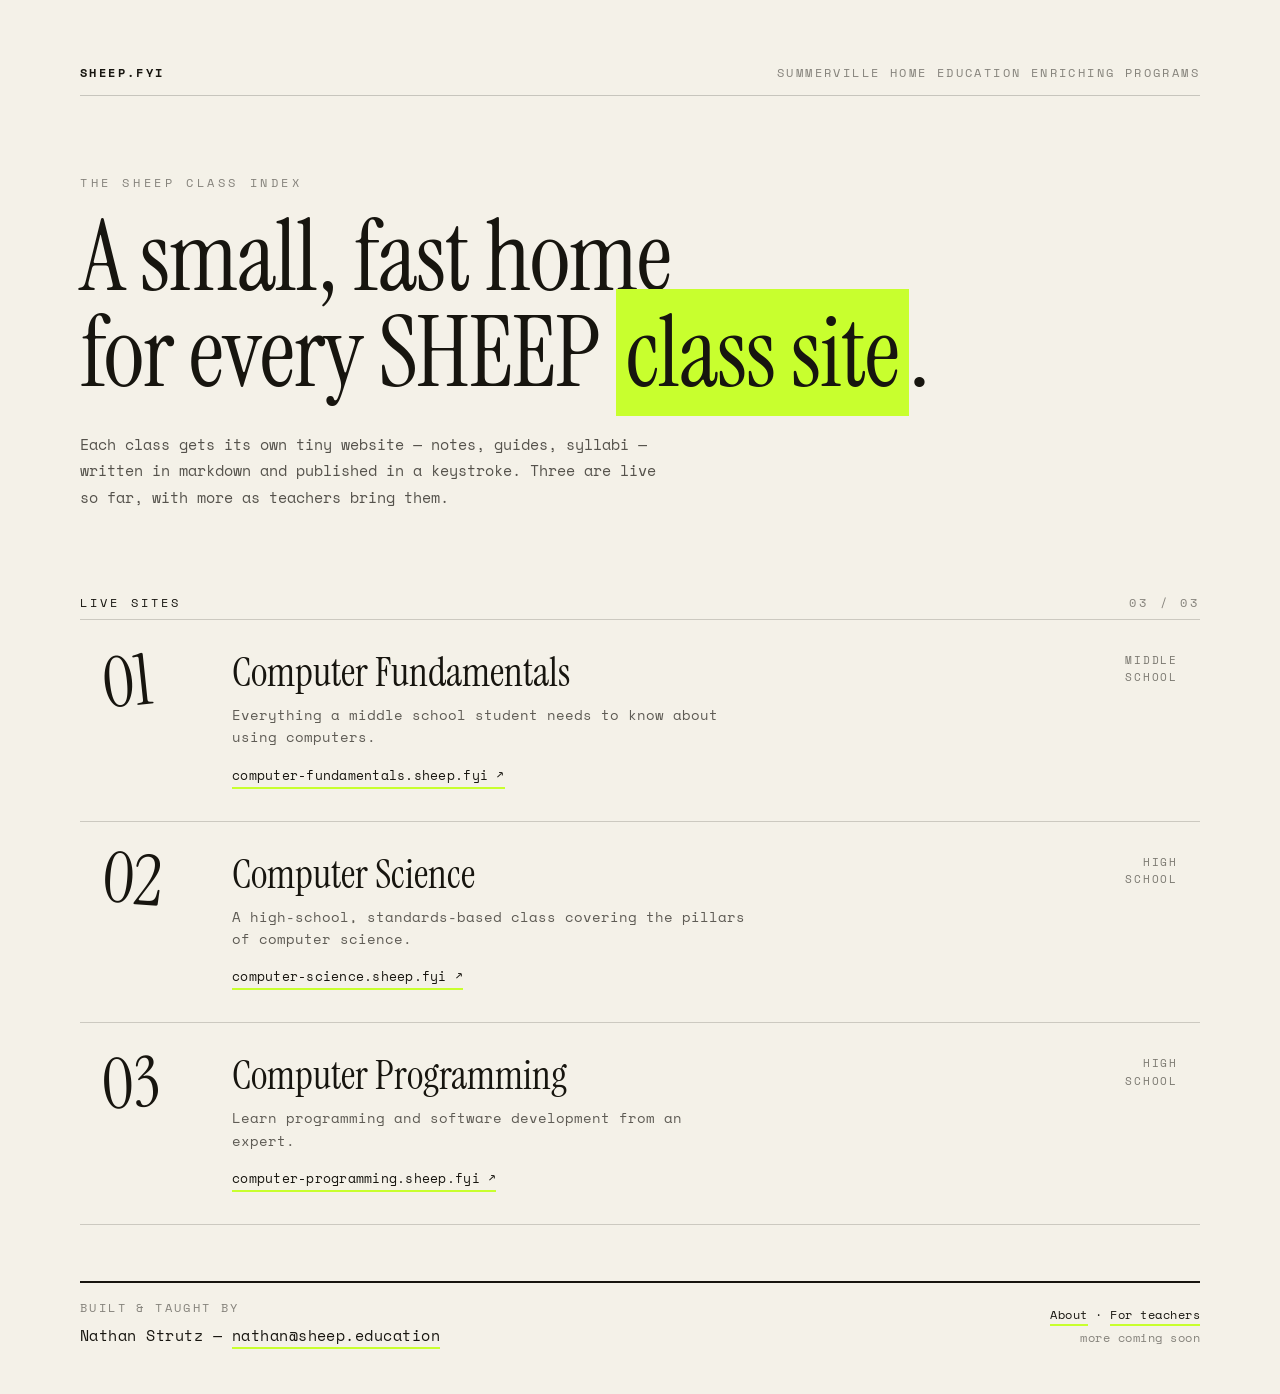
==== index.html @ 5083bdd1 "Initial commit" ====
<!doctype html>
<html lang="en">
  <head>
    <meta charset="utf-8" />
    <meta name="viewport" content="width=device-width, initial-scale=1" />
    <title>sheep.fyi — SHEEP class sites</title>
    <meta
      name="description"
      content="sheep.fyi hosts the class websites for SHEEP — Summerville Home Education Enriching Programs. A small, fast home for every class site."
    />
    <link rel="preconnect" href="https://fonts.googleapis.com" />
    <link rel="preconnect" href="https://fonts.gstatic.com" crossorigin />
    <link
      href="https://fonts.googleapis.com/css2?family=Instrument+Serif:ital@0;1&family=Space+Mono:wght@400;700&display=swap"
      rel="stylesheet"
    />
    <style>
      * {
        box-sizing: border-box;
      }
      html,
      body {
        margin: 0;
      }
      body {
        background: #f4f1e8;
        color: #17150f;
        font-family: "Space Mono", monospace;
        display: flex;
        justify-content: center;
        padding: clamp(28px, 5vw, 72px) clamp(24px, 5vw, 76px) 48px;
        min-height: 100vh;
      }
      a {
        color: inherit;
        text-decoration: none;
      }
      a:hover {
        opacity: 0.85;
      }
      ::selection {
        background: #c8ff2e;
        color: #17150f;
      }

      .page {
        width: 100%;
        max-width: 1120px;
        display: flex;
        flex-direction: column;
        min-height: calc(100vh - 96px);
      }

      .topbar {
        display: flex;
        justify-content: space-between;
        align-items: center;
        font-size: 12px;
        letter-spacing: 0.2em;
        text-transform: uppercase;
        gap: 16px;
      }
      .topbar b {
        font-weight: 700;
      }
      .topbar span {
        color: rgba(23, 21, 15, 0.5);
        text-align: right;
      }
      .rule {
        height: 1px;
        background: rgba(23, 21, 15, 0.2);
        margin-top: 14px;
      }

      .masthead {
        margin-top: clamp(48px, 7vw, 78px);
      }
      .eyebrow {
        font-size: 12px;
        letter-spacing: 0.3em;
        text-transform: uppercase;
        color: rgba(23, 21, 15, 0.5);
      }
      h1 {
        font-family: "Instrument Serif", serif;
        font-weight: 400;
        font-size: clamp(52px, 9vw, 98px);
        line-height: 0.98;
        letter-spacing: -0.01em;
        margin: 18px 0 0;
      }
      h1 .hl {
        background: #c8ff2e;
        padding: 0 0.1em;
        box-decoration-break: clone;
        -webkit-box-decoration-break: clone;
      }
      .lede {
        font-size: 15px;
        line-height: 1.75;
        color: rgba(23, 21, 15, 0.72);
        max-width: 580px;
        margin: 30px 0 0;
      }

      .listhead {
        margin-top: clamp(52px, 8vw, 84px);
        display: flex;
        align-items: baseline;
        justify-content: space-between;
      }
      .listhead .label {
        font-size: 12px;
        letter-spacing: 0.26em;
        text-transform: uppercase;
      }
      .listhead .count {
        font-size: 12px;
        letter-spacing: 0.26em;
        color: rgba(23, 21, 15, 0.5);
      }

      .rows {
        margin-top: 8px;
      }
      .row {
        display: grid;
        grid-template-columns: 100px 1fr auto;
        gap: clamp(16px, 3vw, 30px);
        align-items: start;
        padding: 32px 22px;
        border-top: 1px solid rgba(23, 21, 15, 0.18);
        transition: background 0.18s;
      }
      .row:last-child {
        border-bottom: 1px solid rgba(23, 21, 15, 0.18);
      }
      .row:hover {
        background: rgba(200, 255, 46, 0.2);
      }
      .row .num {
        font-family: "Instrument Serif", serif;
        font-size: 70px;
        line-height: 0.8;
      }
      .row:nth-child(1) .num {
        transform: rotate(-6deg);
      }
      .row:nth-child(2) .num {
        transform: rotate(4deg);
      }
      .row:nth-child(3) .num {
        transform: rotate(-3deg);
      }
      .row .title {
        font-family: "Instrument Serif", serif;
        font-size: clamp(30px, 4vw, 40px);
        line-height: 1;
      }
      .row .desc {
        font-size: 14px;
        line-height: 1.6;
        color: rgba(23, 21, 15, 0.68);
        margin-top: 12px;
        max-width: 520px;
      }
      .row .url {
        font-size: 13px;
        margin-top: 16px;
        letter-spacing: 0.02em;
        border-bottom: 2px solid #c8ff2e;
        display: inline-block;
        padding-bottom: 2px;
      }
      .row .grade {
        font-size: 11px;
        letter-spacing: 0.16em;
        text-transform: uppercase;
        text-align: right;
        color: rgba(23, 21, 15, 0.55);
        line-height: 1.6;
      }

      footer {
        margin-top: auto;
        padding-top: 56px;
      }
      footer .bar {
        height: 2px;
        background: #17150f;
      }
      .colophon {
        display: flex;
        flex-wrap: wrap;
        gap: 24px;
        justify-content: space-between;
        align-items: flex-end;
        margin-top: 16px;
        font-size: 12px;
        letter-spacing: 0.04em;
      }
      .colophon .k {
        text-transform: uppercase;
        letter-spacing: 0.2em;
        color: rgba(23, 21, 15, 0.5);
      }
      .colophon .who {
        margin-top: 8px;
        font-size: 15px;
      }
      .colophon a {
        border-bottom: 2px solid #c8ff2e;
        padding-bottom: 1px;
      }
      .colophon .nav {
        text-align: right;
        color: rgba(23, 21, 15, 0.5);
      }
      .colophon .nav .links {
        color: #17150f;
      }
    </style>
  </head>
  <body>
    <div class="page">
      <div class="topbar">
        <b>sheep.fyi</b>
        <span>Summerville Home Education Enriching Programs</span>
      </div>
      <div class="rule"></div>

      <div class="masthead">
        <div class="eyebrow">The SHEEP class index</div>
        <h1>A small, fast home<br />for every SHEEP <span class="hl">class site</span>.</h1>
        <p class="lede">
          Each class gets its own tiny website — notes, guides, syllabi — written in markdown and published in a
          keystroke. Three are live so far, with more as teachers bring them.
        </p>
      </div>

      <div class="listhead">
        <div class="label">Live sites</div>
        <div class="count">03 / 03</div>
      </div>

      <div class="rows">
        <a class="row" href="https://computer-fundamentals.sheep.fyi/">
          <div class="num">01</div>
          <div>
            <div class="title">Computer Fundamentals</div>
            <div class="desc">Everything a middle school student needs to know about using computers.</div>
            <div class="url">computer-fundamentals.sheep.fyi ↗</div>
          </div>
          <div class="grade">Middle<br />School</div>
        </a>
        <a class="row" href="https://computer-science.sheep.fyi/">
          <div class="num">02</div>
          <div>
            <div class="title">Computer Science</div>
            <div class="desc">A high-school, standards-based class covering the pillars of computer science.</div>
            <div class="url">computer-science.sheep.fyi ↗</div>
          </div>
          <div class="grade">High<br />School</div>
        </a>
        <a class="row" href="https://computer-programming.sheep.fyi/">
          <div class="num">03</div>
          <div>
            <div class="title">Computer Programming</div>
            <div class="desc">Learn programming and software development from an expert.</div>
            <div class="url">computer-programming.sheep.fyi ↗</div>
          </div>
          <div class="grade">High<br />School</div>
        </a>
      </div>

      <footer>
        <div class="bar"></div>
        <div class="colophon">
          <div>
            <div class="k">Built &amp; taught by</div>
            <div class="who">
              Nathan Strutz —
              <a href="mailto:nathan@sheep.education">nathan@sheep.education</a>
            </div>
          </div>
          <div class="nav">
            <div class="links">
              <a href="/about">About</a> ·
              <a href="/teachers">For teachers</a>
            </div>
            <div style="margin-top: 6px">more coming soon</div>
          </div>
        </div>
      </footer>
    </div>
  </body>
</html>
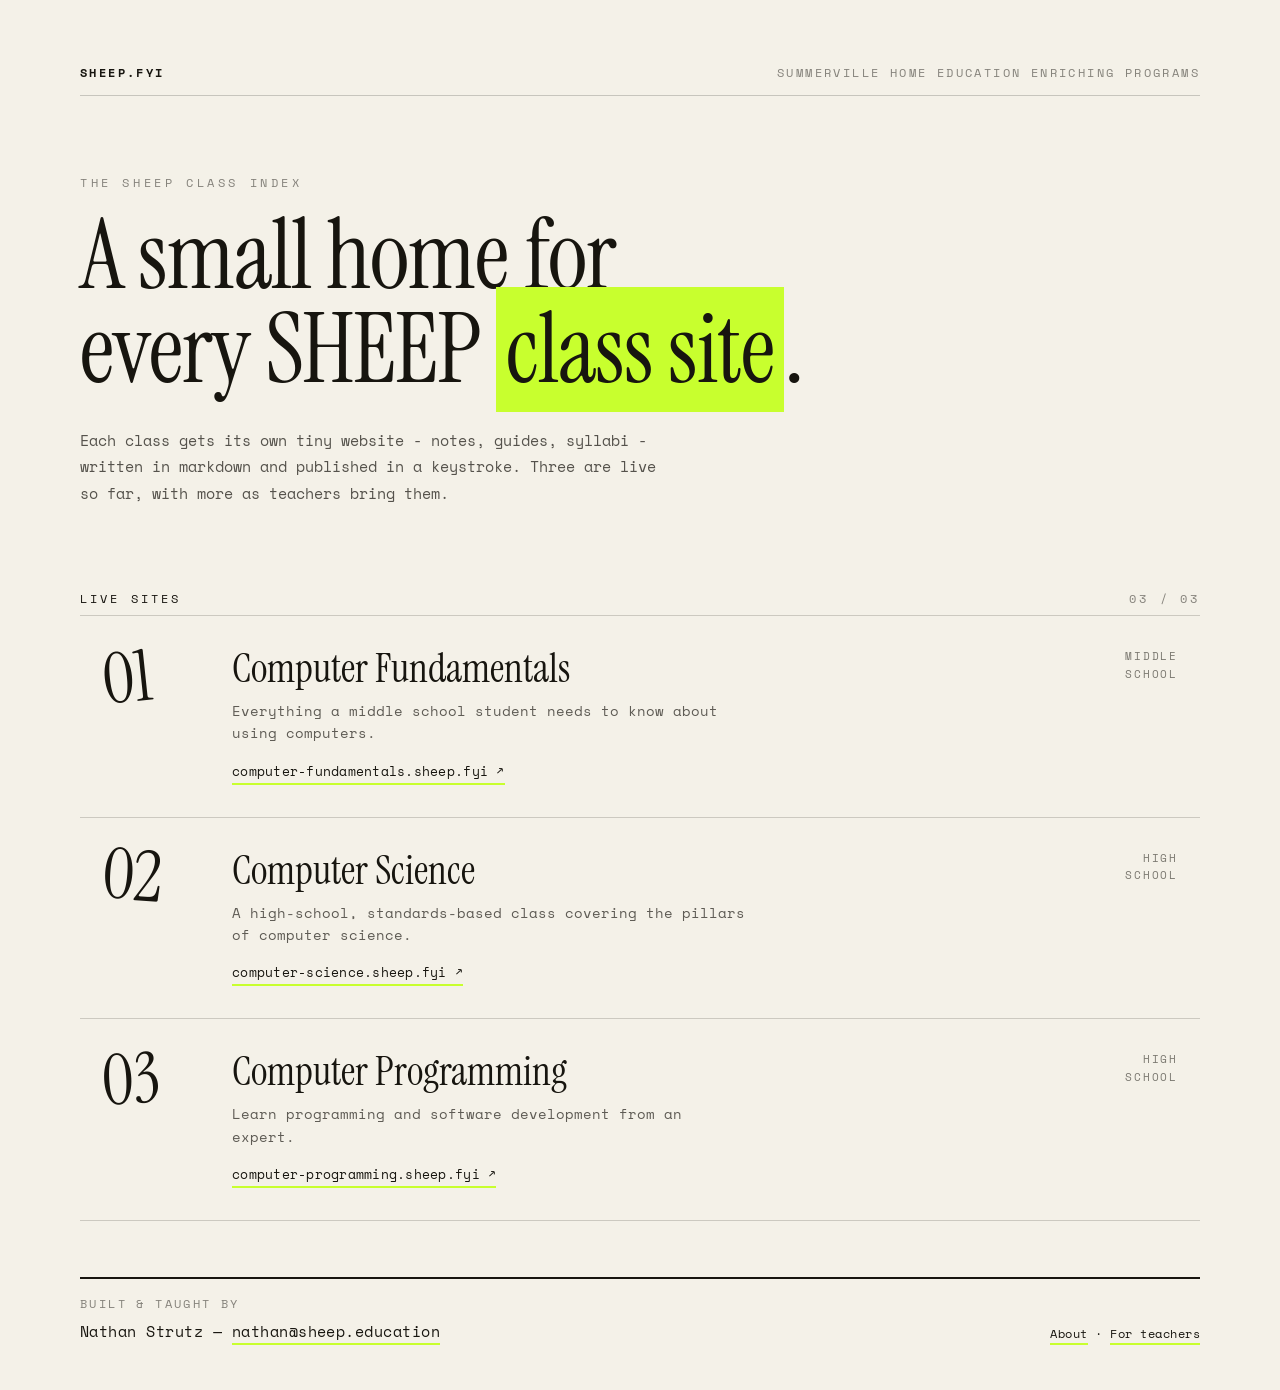
==== commit a4792ae9: "Filling out content" ====
--- a/index.html
+++ b/index.html
@@ -3,224 +3,16 @@
   <head>
     <meta charset="utf-8" />
     <meta name="viewport" content="width=device-width, initial-scale=1" />
-    <title>sheep.fyi — SHEEP class sites</title>
+    <title>sheep.fyi | SHEEP class sites</title>
     <meta
       name="description"
-      content="sheep.fyi hosts the class websites for SHEEP — Summerville Home Education Enriching Programs. A small, fast home for every class site."
-    />
+      content="sheep.fyi hosts the class websites for SHEEP (Summerville Home Education Enriching Programs). A small, fast home for every class site." />
     <link rel="preconnect" href="https://fonts.googleapis.com" />
     <link rel="preconnect" href="https://fonts.gstatic.com" crossorigin />
     <link
       href="https://fonts.googleapis.com/css2?family=Instrument+Serif:ital@0;1&family=Space+Mono:wght@400;700&display=swap"
-      rel="stylesheet"
-    />
-    <style>
-      * {
-        box-sizing: border-box;
-      }
-      html,
-      body {
-        margin: 0;
-      }
-      body {
-        background: #f4f1e8;
-        color: #17150f;
-        font-family: "Space Mono", monospace;
-        display: flex;
-        justify-content: center;
-        padding: clamp(28px, 5vw, 72px) clamp(24px, 5vw, 76px) 48px;
-        min-height: 100vh;
-      }
-      a {
-        color: inherit;
-        text-decoration: none;
-      }
-      a:hover {
-        opacity: 0.85;
-      }
-      ::selection {
-        background: #c8ff2e;
-        color: #17150f;
-      }
-
-      .page {
-        width: 100%;
-        max-width: 1120px;
-        display: flex;
-        flex-direction: column;
-        min-height: calc(100vh - 96px);
-      }
-
-      .topbar {
-        display: flex;
-        justify-content: space-between;
-        align-items: center;
-        font-size: 12px;
-        letter-spacing: 0.2em;
-        text-transform: uppercase;
-        gap: 16px;
-      }
-      .topbar b {
-        font-weight: 700;
-      }
-      .topbar span {
-        color: rgba(23, 21, 15, 0.5);
-        text-align: right;
-      }
-      .rule {
-        height: 1px;
-        background: rgba(23, 21, 15, 0.2);
-        margin-top: 14px;
-      }
-
-      .masthead {
-        margin-top: clamp(48px, 7vw, 78px);
-      }
-      .eyebrow {
-        font-size: 12px;
-        letter-spacing: 0.3em;
-        text-transform: uppercase;
-        color: rgba(23, 21, 15, 0.5);
-      }
-      h1 {
-        font-family: "Instrument Serif", serif;
-        font-weight: 400;
-        font-size: clamp(52px, 9vw, 98px);
-        line-height: 0.98;
-        letter-spacing: -0.01em;
-        margin: 18px 0 0;
-      }
-      h1 .hl {
-        background: #c8ff2e;
-        padding: 0 0.1em;
-        box-decoration-break: clone;
-        -webkit-box-decoration-break: clone;
-      }
-      .lede {
-        font-size: 15px;
-        line-height: 1.75;
-        color: rgba(23, 21, 15, 0.72);
-        max-width: 580px;
-        margin: 30px 0 0;
-      }
-
-      .listhead {
-        margin-top: clamp(52px, 8vw, 84px);
-        display: flex;
-        align-items: baseline;
-        justify-content: space-between;
-      }
-      .listhead .label {
-        font-size: 12px;
-        letter-spacing: 0.26em;
-        text-transform: uppercase;
-      }
-      .listhead .count {
-        font-size: 12px;
-        letter-spacing: 0.26em;
-        color: rgba(23, 21, 15, 0.5);
-      }
-
-      .rows {
-        margin-top: 8px;
-      }
-      .row {
-        display: grid;
-        grid-template-columns: 100px 1fr auto;
-        gap: clamp(16px, 3vw, 30px);
-        align-items: start;
-        padding: 32px 22px;
-        border-top: 1px solid rgba(23, 21, 15, 0.18);
-        transition: background 0.18s;
-      }
-      .row:last-child {
-        border-bottom: 1px solid rgba(23, 21, 15, 0.18);
-      }
-      .row:hover {
-        background: rgba(200, 255, 46, 0.2);
-      }
-      .row .num {
-        font-family: "Instrument Serif", serif;
-        font-size: 70px;
-        line-height: 0.8;
-      }
-      .row:nth-child(1) .num {
-        transform: rotate(-6deg);
-      }
-      .row:nth-child(2) .num {
-        transform: rotate(4deg);
-      }
-      .row:nth-child(3) .num {
-        transform: rotate(-3deg);
-      }
-      .row .title {
-        font-family: "Instrument Serif", serif;
-        font-size: clamp(30px, 4vw, 40px);
-        line-height: 1;
-      }
-      .row .desc {
-        font-size: 14px;
-        line-height: 1.6;
-        color: rgba(23, 21, 15, 0.68);
-        margin-top: 12px;
-        max-width: 520px;
-      }
-      .row .url {
-        font-size: 13px;
-        margin-top: 16px;
-        letter-spacing: 0.02em;
-        border-bottom: 2px solid #c8ff2e;
-        display: inline-block;
-        padding-bottom: 2px;
-      }
-      .row .grade {
-        font-size: 11px;
-        letter-spacing: 0.16em;
-        text-transform: uppercase;
-        text-align: right;
-        color: rgba(23, 21, 15, 0.55);
-        line-height: 1.6;
-      }
-
-      footer {
-        margin-top: auto;
-        padding-top: 56px;
-      }
-      footer .bar {
-        height: 2px;
-        background: #17150f;
-      }
-      .colophon {
-        display: flex;
-        flex-wrap: wrap;
-        gap: 24px;
-        justify-content: space-between;
-        align-items: flex-end;
-        margin-top: 16px;
-        font-size: 12px;
-        letter-spacing: 0.04em;
-      }
-      .colophon .k {
-        text-transform: uppercase;
-        letter-spacing: 0.2em;
-        color: rgba(23, 21, 15, 0.5);
-      }
-      .colophon .who {
-        margin-top: 8px;
-        font-size: 15px;
-      }
-      .colophon a {
-        border-bottom: 2px solid #c8ff2e;
-        padding-bottom: 1px;
-      }
-      .colophon .nav {
-        text-align: right;
-        color: rgba(23, 21, 15, 0.5);
-      }
-      .colophon .nav .links {
-        color: #17150f;
-      }
-    </style>
+      rel="stylesheet" />
+    <link rel="stylesheet" href="style.css" />
   </head>
   <body>
     <div class="page">
@@ -232,9 +24,12 @@
 
       <div class="masthead">
         <div class="eyebrow">The SHEEP class index</div>
-        <h1>A small, fast home<br />for every SHEEP <span class="hl">class site</span>.</h1>
+        <h1>
+          A small home for<br />
+          every SHEEP <span class="hl">class site</span>.
+        </h1>
         <p class="lede">
-          Each class gets its own tiny website — notes, guides, syllabi — written in markdown and published in a
+          Each class gets its own tiny website - notes, guides, syllabi - written in markdown and published in a
           keystroke. Three are live so far, with more as teachers bring them.
         </p>
       </div>
@@ -280,16 +75,11 @@
           <div>
             <div class="k">Built &amp; taught by</div>
             <div class="who">
-              Nathan Strutz —
-              <a href="mailto:nathan@sheep.education">nathan@sheep.education</a>
+              Nathan Strutz &mdash; <a href="mailto:nathan@sheep.education">nathan@sheep.education</a>
             </div>
           </div>
           <div class="nav">
-            <div class="links">
-              <a href="/about">About</a> ·
-              <a href="/teachers">For teachers</a>
-            </div>
-            <div style="margin-top: 6px">more coming soon</div>
+            <div class="links"><a href="about.html">About</a> &middot; <a href="teachers.html">For teachers</a></div>
           </div>
         </div>
       </footer>
--- a/style.css
+++ b/style.css
@@ -0,0 +1,161 @@
+:root {
+  --bg: #f4f1e8;
+  --ink: #17150f;
+  --accent: #c8ff2e;
+}
+
+* { box-sizing: border-box; }
+html, body { margin: 0; }
+body {
+  background: var(--bg);
+  color: var(--ink);
+  font-family: 'Space Mono', monospace;
+  display: flex;
+  justify-content: center;
+  padding: clamp(28px, 5vw, 72px) clamp(24px, 5vw, 76px) 48px;
+  min-height: 100vh;
+}
+a { color: inherit; text-decoration: none; }
+a:hover { opacity: .85; }
+::selection { background: var(--accent); color: var(--ink); }
+
+.page { width: 100%; max-width: 1120px; display: flex; flex-direction: column; min-height: calc(100vh - 96px); }
+
+/* ---------- topbar ---------- */
+.topbar { display: flex; justify-content: space-between; align-items: center; font-size: 12px; letter-spacing: .2em; text-transform: uppercase; gap: 16px; }
+.topbar b { font-weight: 700; }
+.topbar span { color: color-mix(in srgb, var(--ink) 50%, transparent); text-align: right; }
+.topbar a.home { font-weight: 700; border-bottom: 2px solid var(--accent); padding-bottom: 1px; }
+.topbar .crumb span { text-align: left; }
+.rule { height: 1px; background: color-mix(in srgb, var(--ink) 20%, transparent); margin-top: 14px; }
+
+/* ---------- masthead ---------- */
+.masthead { margin-top: clamp(48px, 7vw, 78px); }
+.eyebrow { font-size: 12px; letter-spacing: .3em; text-transform: uppercase; color: color-mix(in srgb, var(--ink) 50%, transparent); }
+h1 { font-family: 'Instrument Serif', serif; font-weight: 400; font-size: clamp(50px, 8.6vw, 96px); line-height: .98; letter-spacing: -.01em; margin: 18px 0 0; }
+h1 .hl {
+  background: var(--accent);
+  padding: 0 .1em;
+  box-decoration-break: clone;
+  -webkit-box-decoration-break: clone;
+}
+.lede { font-size: 15px; line-height: 1.75; color: color-mix(in srgb, var(--ink) 72%, transparent); max-width: 600px; margin: 30px 0 0; }
+
+/* ---------- section headers (index list / teachers steps) ---------- */
+.listhead, .sechead { margin-top: clamp(52px, 8vw, 84px); display: flex; align-items: baseline; justify-content: space-between; gap: 16px; }
+.listhead .label, .sechead .label { font-size: 12px; letter-spacing: .26em; text-transform: uppercase; }
+.listhead .count, .sechead .meta { font-size: 12px; letter-spacing: .26em; color: color-mix(in srgb, var(--ink) 50%, transparent); }
+
+/* ---------- index rows ---------- */
+.rows { margin-top: 8px; }
+.row {
+  display: grid;
+  grid-template-columns: 100px 1fr auto;
+  gap: clamp(16px, 3vw, 30px);
+  align-items: start;
+  padding: 32px 22px;
+  border-top: 1px solid color-mix(in srgb, var(--ink) 18%, transparent);
+  transition: background .18s;
+}
+.row:last-child { border-bottom: 1px solid color-mix(in srgb, var(--ink) 18%, transparent); }
+.row:hover { background: color-mix(in srgb, var(--accent) 20%, transparent); }
+.row .num { font-family: 'Instrument Serif', serif; font-size: 70px; line-height: .8; }
+.row:nth-child(1) .num { transform: rotate(-6deg); }
+.row:nth-child(2) .num { transform: rotate(4deg); }
+.row:nth-child(3) .num { transform: rotate(-3deg); }
+.row .title { font-family: 'Instrument Serif', serif; font-size: clamp(30px, 4vw, 40px); line-height: 1; }
+.row .desc { font-size: 14px; line-height: 1.6; color: color-mix(in srgb, var(--ink) 68%, transparent); margin-top: 12px; max-width: 520px; }
+.row .url { font-size: 13px; margin-top: 16px; letter-spacing: .02em; border-bottom: 2px solid var(--accent); display: inline-block; padding-bottom: 2px; }
+.row .grade { font-size: 11px; letter-spacing: .16em; text-transform: uppercase; text-align: right; color: color-mix(in srgb, var(--ink) 55%, transparent); line-height: 1.6; }
+
+/* ---------- about: photo + prose ---------- */
+.body { margin-top: clamp(52px, 8vw, 80px); display: grid; grid-template-columns: 360px 1fr; gap: clamp(32px, 5vw, 64px); align-items: start; }
+@media (max-width: 800px) { .body { grid-template-columns: 1fr; } }
+
+.photo {
+  aspect-ratio: 4 / 5;
+  width: 100%;
+  object-fit: cover;
+  display: block;
+  border: 1px solid color-mix(in srgb, var(--ink) 28%, transparent);
+}
+.caption { margin-top: 12px; font-size: 11px; letter-spacing: .12em; text-transform: uppercase; color: color-mix(in srgb, var(--ink) 50%, transparent); }
+
+.prose { max-width: 620px; }
+.prose .kick { font-family: 'Instrument Serif', serif; font-size: clamp(26px, 3.6vw, 36px); line-height: 1.2; margin: 0 0 24px; }
+.prose p { font-size: 15px; line-height: 1.85; color: color-mix(in srgb, var(--ink) 78%, transparent); margin: 0 0 18px; }
+.prose section {
+  border-left: 2px solid var(--accent);
+  padding: 4px 0 4px 18px;
+  color: color-mix(in srgb, var(--ink) 50%, transparent);
+  font-size: 13px;
+  line-height: 1.7;
+}
+.prose section b { color: var(--ink); }
+.prose a { border-bottom: 2px solid var(--accent); padding-bottom: 1px; }
+
+.facts { margin-top: 40px; border-top: 1px solid color-mix(in srgb, var(--ink) 18%, transparent); padding-top: 20px; display: grid; grid-template-columns: 1fr 1fr; gap: 18px 32px; }
+.fact .k { font-size: 11px; letter-spacing: .2em; text-transform: uppercase; color: color-mix(in srgb, var(--ink) 50%, transparent); }
+.fact .v { margin-top: 6px; font-size: 14px; }
+.fact a { border-bottom: 2px solid var(--accent); padding-bottom: 1px; }
+
+/* ---------- teachers: steps, columns, cta ---------- */
+.steps { margin-top: 8px; }
+.step {
+  display: grid;
+  grid-template-columns: 100px 1fr;
+  gap: clamp(16px, 3vw, 30px);
+  align-items: start;
+  padding: 30px 22px;
+  border-top: 1px solid color-mix(in srgb, var(--ink) 18%, transparent);
+}
+.steps .step:last-child { border-bottom: 1px solid color-mix(in srgb, var(--ink) 18%, transparent); }
+.step .num { font-family: 'Instrument Serif', serif; font-size: 70px; line-height: .8; }
+.step:nth-child(1) .num { transform: rotate(-6deg); }
+.step:nth-child(2) .num { transform: rotate(4deg); }
+.step:nth-child(3) .num { transform: rotate(-3deg); }
+.step:nth-child(4) .num { transform: rotate(5deg); }
+.step .title { font-family: 'Instrument Serif', serif; font-size: clamp(26px, 3.6vw, 36px); line-height: 1.02; }
+.step .desc { font-size: 14px; line-height: 1.7; color: color-mix(in srgb, var(--ink) 68%, transparent); margin-top: 12px; max-width: 560px; }
+.step .desc code { background: color-mix(in srgb, var(--accent) 35%, transparent); padding: 1px 6px; font-size: 13px; }
+
+.cols { margin-top: clamp(36px, 5vw, 52px); display: grid; grid-template-columns: 1fr 1fr; gap: clamp(28px, 4vw, 56px); }
+@media (max-width: 720px) { .cols { grid-template-columns: 1fr; } }
+.col h3 { font-family: 'Instrument Serif', serif; font-weight: 400; font-size: 30px; margin: 0 0 18px; }
+.checklist { list-style: none; margin: 0; padding: 0; }
+.checklist li { position: relative; padding: 0 0 14px 26px; font-size: 14px; line-height: 1.6; color: color-mix(in srgb, var(--ink) 80%, transparent); }
+.checklist li::before { content: ""; position: absolute; left: 0; top: 6px; width: 10px; height: 10px; background: var(--accent); }
+.checklist li b { color: var(--ink); }
+
+.cta { margin-top: clamp(44px, 6vw, 68px); border: 2px solid var(--ink); padding: clamp(28px, 4vw, 44px); }
+.cta .k { font-size: 12px; letter-spacing: .26em; text-transform: uppercase; color: color-mix(in srgb, var(--ink) 50%, transparent); }
+.cta h2 { font-family: 'Instrument Serif', serif; font-weight: 400; font-size: clamp(34px, 5vw, 52px); line-height: 1.02; margin: 14px 0 0; }
+.cta p { font-size: 14px; line-height: 1.75; color: color-mix(in srgb, var(--ink) 72%, transparent); max-width: 560px; margin: 18px 0 0; }
+.cta .actions { margin-top: 28px; display: flex; flex-wrap: wrap; gap: 14px 28px; align-items: center; }
+.cta .btn { background: var(--ink); color: var(--bg); font-size: 13px; letter-spacing: .1em; text-transform: uppercase; padding: 14px 22px; display: inline-flex; align-items: center; gap: 10px; }
+.cta .btn:hover { opacity: 1; box-shadow: 5px 5px 0 var(--accent); }
+.cta .or { font-size: 13px; color: color-mix(in srgb, var(--ink) 60%, transparent); }
+.cta .or a { border-bottom: 2px solid var(--accent); padding-bottom: 1px; }
+
+/* ---------- footer ---------- */
+footer { margin-top: auto; padding-top: 56px; }
+footer .bar { height: 2px; background: var(--ink); }
+.colophon { display: flex; flex-wrap: wrap; gap: 24px; justify-content: space-between; align-items: flex-end; margin-top: 16px; font-size: 12px; letter-spacing: .04em; }
+.colophon .k { text-transform: uppercase; letter-spacing: .2em; color: color-mix(in srgb, var(--ink) 50%, transparent); }
+.colophon .who { margin-top: 8px; font-size: 15px; }
+.colophon a { border-bottom: 2px solid var(--accent); padding-bottom: 1px; }
+.colophon .nav { text-align: right; color: color-mix(in srgb, var(--ink) 50%, transparent); }
+.colophon .nav .links { color: var(--ink); }
+
+/* ---------- responsive ---------- */
+@media (max-width: 640px) {
+  .topbar { flex-wrap: wrap; }
+  .topbar span, .topbar .crumb { text-align: left; flex-basis: 100%; }
+  .row { grid-template-columns: 56px 1fr; gap: 4px 16px; padding: 26px 4px; }
+  .row .num { font-size: 46px; }
+  .row .grade { text-align: left; margin-top: 4px; }
+  .step { grid-template-columns: 56px 1fr; gap: 4px 16px; padding: 26px 4px; }
+  .step .num { font-size: 46px; }
+  .facts { grid-template-columns: 1fr; }
+  .colophon .nav { text-align: left; }
+}
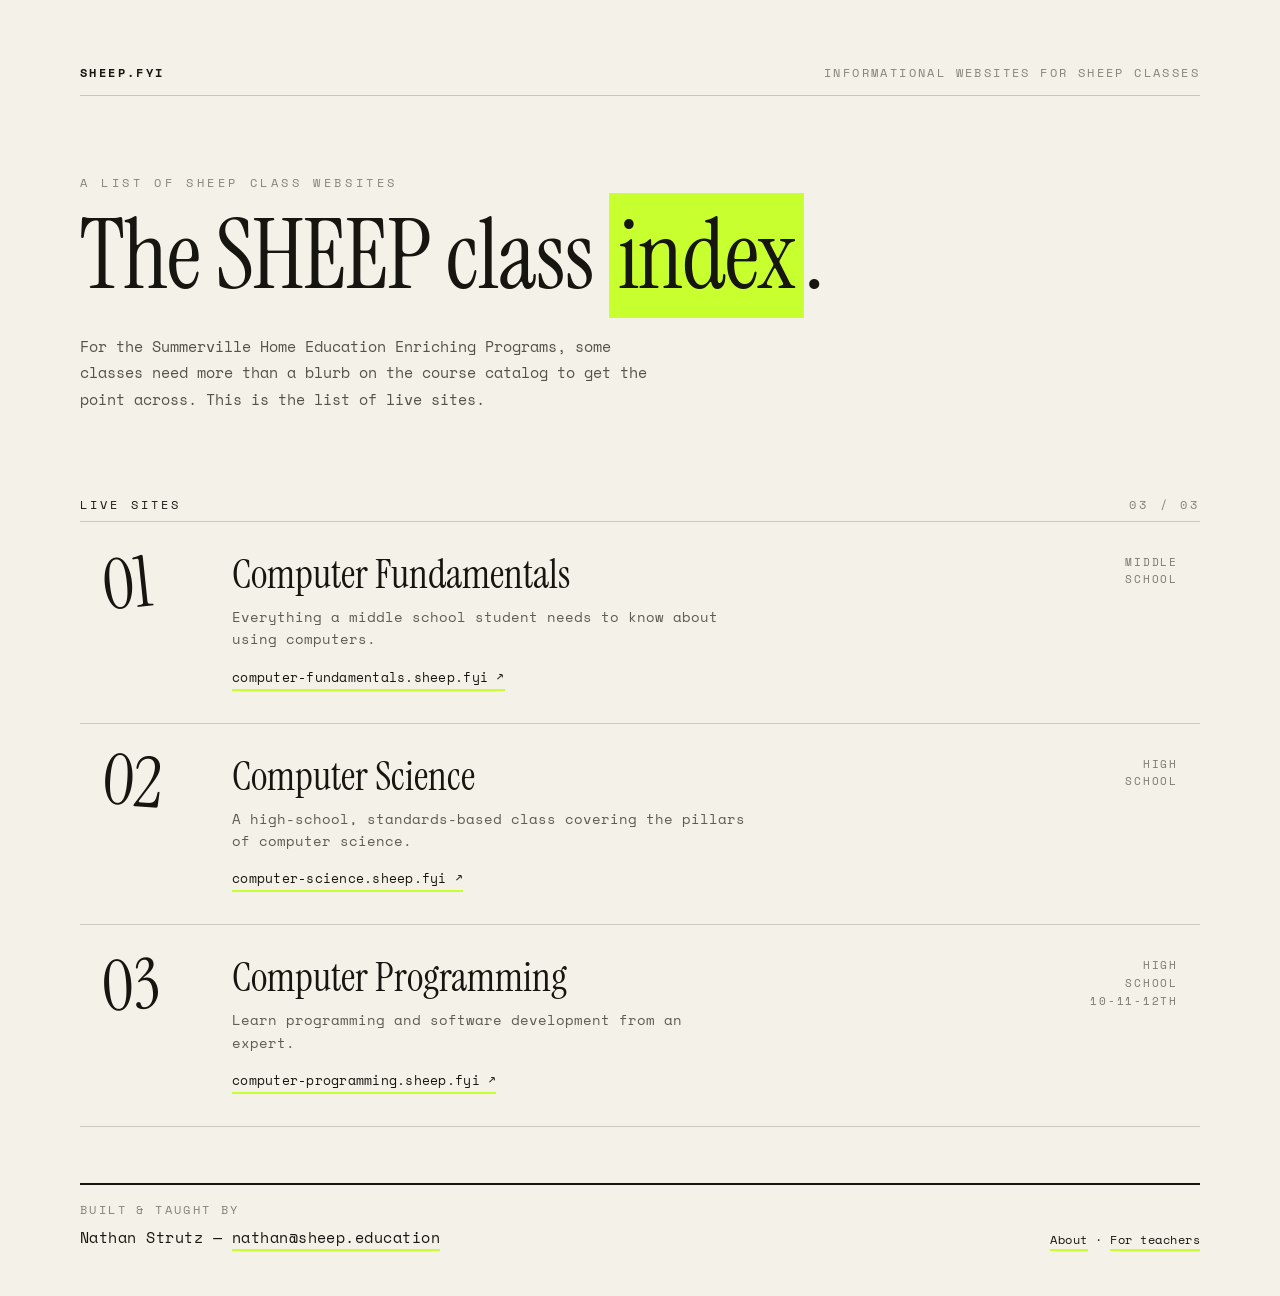
==== commit fe8748a3: "We're not marketing a way to dilute the central sources of information" ====
--- a/index.html
+++ b/index.html
@@ -18,19 +18,16 @@
     <div class="page">
       <div class="topbar">
         <b>sheep.fyi</b>
-        <span>Summerville Home Education Enriching Programs</span>
+        <div class="crumb"><span>Informational websites for SHEEP classes</span></div>
       </div>
       <div class="rule"></div>
 
       <div class="masthead">
-        <div class="eyebrow">The SHEEP class index</div>
-        <h1>
-          A small home for<br />
-          every SHEEP <span class="hl">class site</span>.
-        </h1>
+        <div class="eyebrow">A list of SHEEP class websites</div>
+        <h1>The SHEEP class <span class="hl">index</span>.</h1>
         <p class="lede">
-          Each class gets its own tiny website - notes, guides, syllabi - written in markdown and published in a
-          keystroke. Three are live so far, with more as teachers bring them.
+          For the Summerville Home Education Enriching Programs, some classes need more than a blurb on the course
+          catalog to get the point across. This is the list of live sites.
         </p>
       </div>
 
@@ -65,7 +62,7 @@
             <div class="desc">Learn programming and software development from an expert.</div>
             <div class="url">computer-programming.sheep.fyi ↗</div>
           </div>
-          <div class="grade">High<br />School</div>
+          <div class="grade">High<br />School<br />10-11-12th</div>
         </a>
       </div>
 
--- a/style.css
+++ b/style.css
@@ -18,6 +18,8 @@
 a { color: inherit; text-decoration: none; }
 a:hover { opacity: .85; }
 ::selection { background: var(--accent); color: var(--ink); }
+
+hr { border-color: var(--accent); width:100%; }
 
 .page { width: 100%; max-width: 1120px; display: flex; flex-direction: column; min-height: calc(100vh - 96px); }
 
@@ -127,6 +129,7 @@
 .checklist li::before { content: ""; position: absolute; left: 0; top: 6px; width: 10px; height: 10px; background: var(--accent); }
 .checklist li b { color: var(--ink); }
 
+/* Call To Action */
 .cta { margin-top: clamp(44px, 6vw, 68px); border: 2px solid var(--ink); padding: clamp(28px, 4vw, 44px); }
 .cta .k { font-size: 12px; letter-spacing: .26em; text-transform: uppercase; color: color-mix(in srgb, var(--ink) 50%, transparent); }
 .cta h2 { font-family: 'Instrument Serif', serif; font-weight: 400; font-size: clamp(34px, 5vw, 52px); line-height: 1.02; margin: 14px 0 0; }
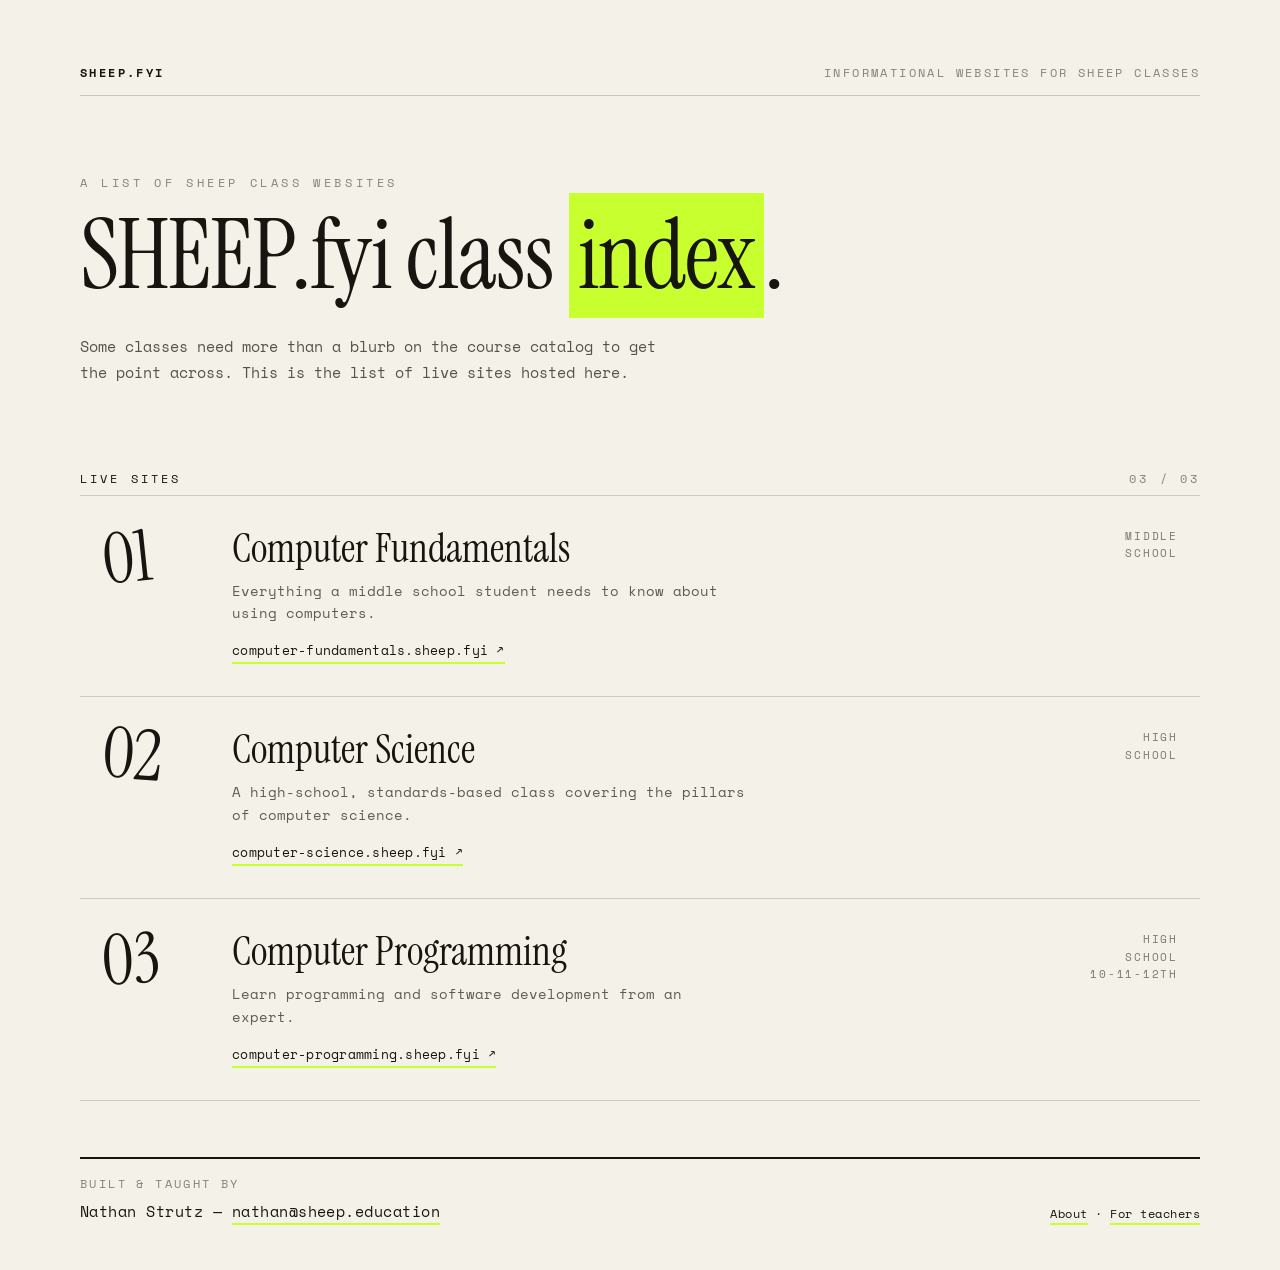
==== commit a85e9ca3: "explicitly not marketing, and not an encompassing list." ====
--- a/index.html
+++ b/index.html
@@ -24,10 +24,10 @@
 
       <div class="masthead">
         <div class="eyebrow">A list of SHEEP class websites</div>
-        <h1>The SHEEP class <span class="hl">index</span>.</h1>
+        <h1>SHEEP.fyi class <span class="hl">index</span>.</h1>
         <p class="lede">
-          For the Summerville Home Education Enriching Programs, some classes need more than a blurb on the course
-          catalog to get the point across. This is the list of live sites.
+          Some classes need more than a blurb on the course catalog to get the point across. This is the list of live
+          sites hosted here.
         </p>
       </div>
 
